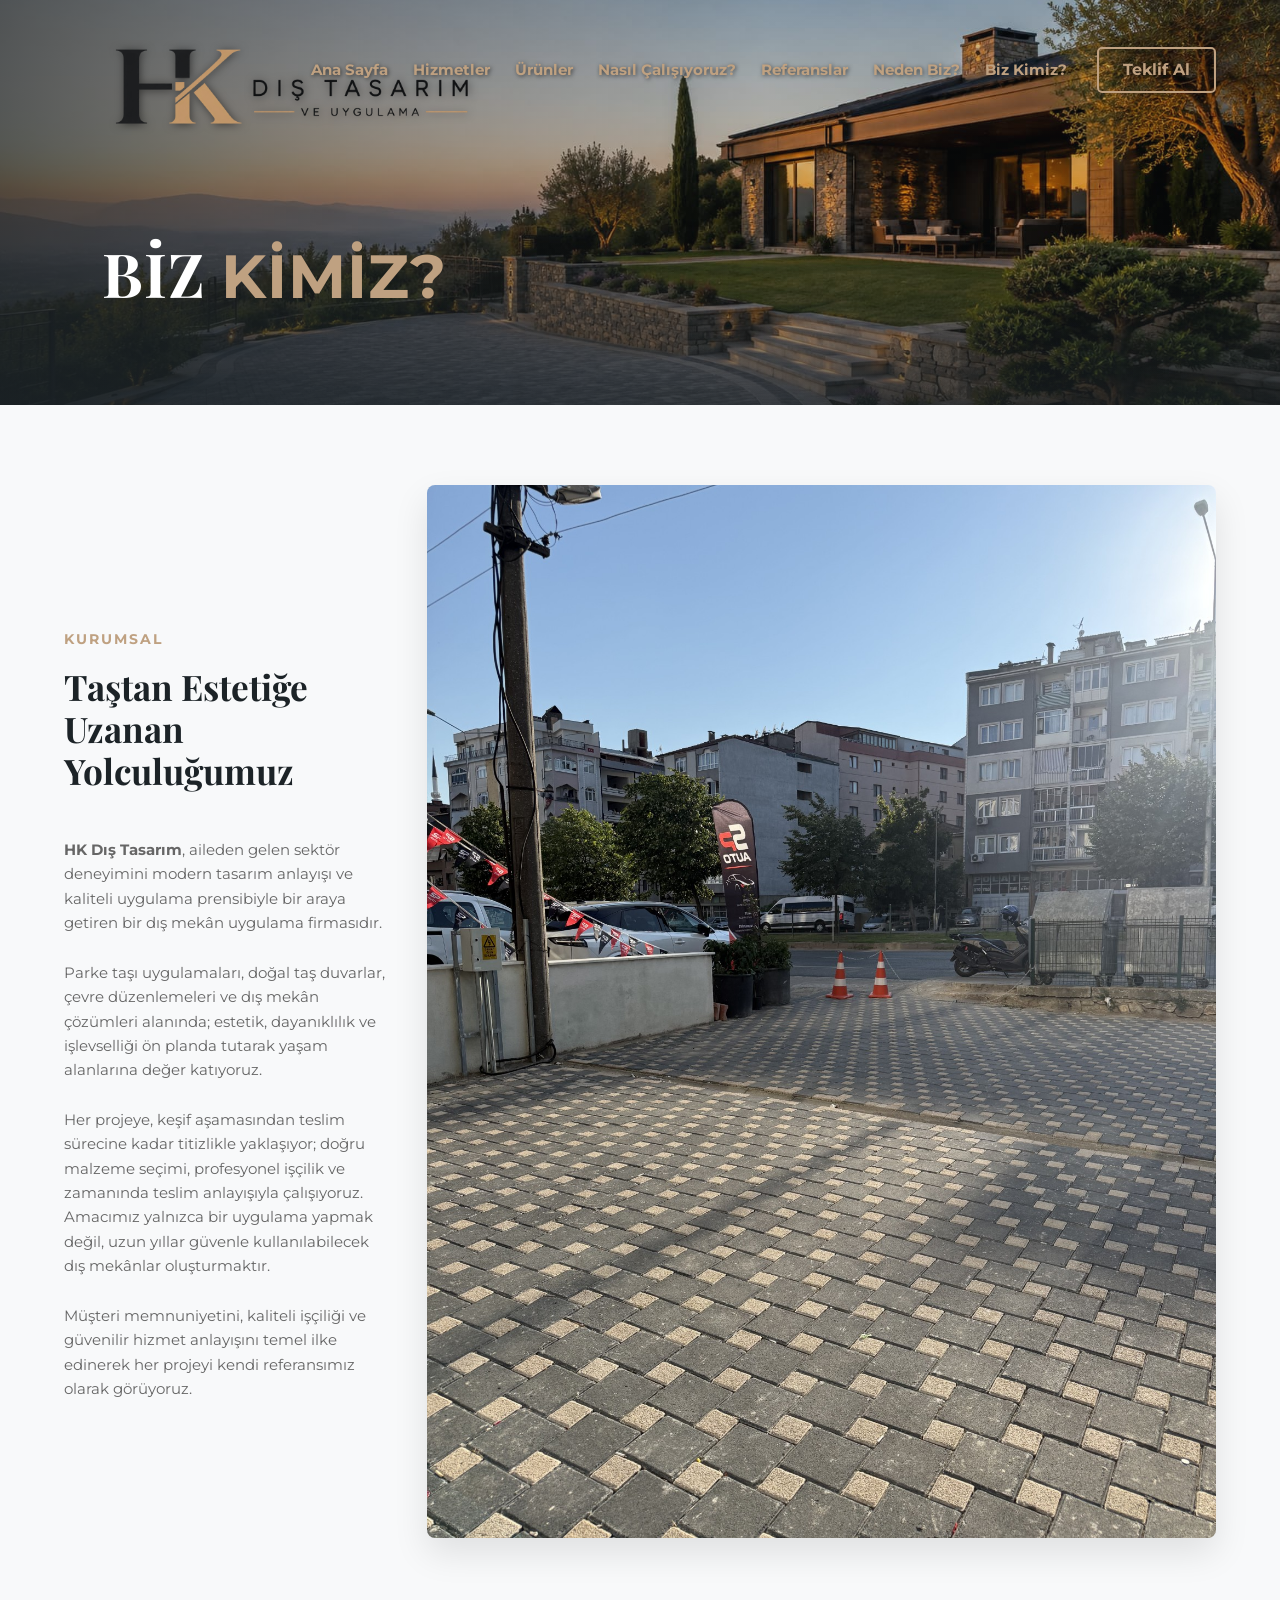
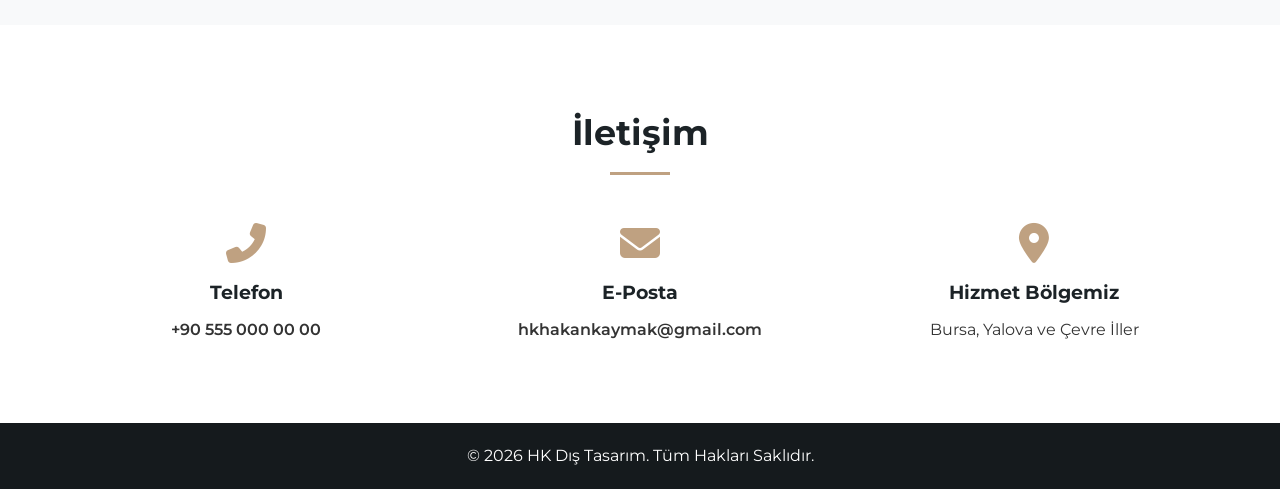
==== biz-kimiz.html @ d8d95cbd "biz kimiz page added. biz kimiz page added." ====
<!DOCTYPE html>
<html lang="tr">
<head>
    <link href="https://fonts.googleapis.com/css2?family=Montserrat:wght@300;400;600;700&family=Playfair+Display:wght@600;700&display=swap" rel="stylesheet">
    <link rel="icon" type="image/png" href="assets/img/favicon.png">
    <meta charset="UTF-8">
    <meta name="viewport" content="width=device-width, initial-scale=1.0">
    <title>Biz Kimiz? | HK Dış Tasarım</title>
    <link rel="stylesheet" href="style.css">
    <link rel="stylesheet" href="https://cdnjs.cloudflare.com/ajax/libs/font-awesome/6.4.0/css/all.min.css">
    <meta name="description" content="HK Dış Tasarım olarak aileden gelen sektör deneyimimizle, dış mekânlara estetik ve değer katıyoruz.">
</head>
<body>

    <!-- Header & Menü -->
    <header id="header">
        <div class="container nav-container">
            
            <a href="index.html" class="logo">
                <img src="assets/img/logo-big-dark.png" alt="HK Dış Tasarım" class="nav-logo logo-default">
                <img src="assets/img/logo-dark.png" alt="HK Dış Tasarım İkon" class="nav-logo logo-scrolled">
            </a>

            <nav>
                <ul class="nav-menu">
                    <li><a href="index.html">Ana Sayfa</a></li>
                    <li><a href="index.html#hizmetler">Hizmetler</a></li>
                    <li><a href="index.html#urunler">Ürünler</a></li>
                    <li><a href="index.html#nasil-calisiyoruz">Nasıl Çalışıyoruz?</a></li>
                    <li><a href="index.html#referanslar">Referanslar</a></li>
                    <li><a href="index.html#neden-hk">Neden Biz?</a></li>
                    <!-- Bulunduğumuz sayfa aktif renk (Bej) olsun diye style verdik -->
                    <li><a href="biz-kimiz.html" style="color: var(--accent-color); text-shadow: none;">Biz Kimiz?</a></li>
                </ul>
            </nav>
            
            <a href="index.html#iletisim" class="btn-teklif">Teklif Al</a>
            <div class="hamburger">
                <i class="fas fa-bars"></i>
            </div>
        </div>
    </header>

    <!-- Alt Sayfa Mini-Hero Banner -->
    <section id="inner-hero">
        <div class="hero-overlay"></div>
        <div class="container hero-content">
            <h1>BİZ <span class="text-accent">KİMİZ?</span></h1>
        </div>
    </section>

    <!-- Biz Kimiz İçerik -->
    <section id="hakkimizda-detay" class="section-bg">
        <div class="container">
            <div class="split-layout">
                <div class="split-left">
                    <span class="section-subtitle">KURUMSAL</span>
                    <h2>Taştan Estetiğe<br>Uzanan Yolculuğumuz</h2>
                    <br>
                    <p><strong>HK Dış Tasarım</strong>, aileden gelen sektör deneyimini modern tasarım anlayışı ve kaliteli uygulama prensibiyle bir araya getiren bir dış mekân uygulama firmasıdır.</p>
                    <br>
                    <p>Parke taşı uygulamaları, doğal taş duvarlar, çevre düzenlemeleri ve dış mekân çözümleri alanında; estetik, dayanıklılık ve işlevselliği ön planda tutarak yaşam alanlarına değer katıyoruz.</p>
                    <br>
                    <p>Her projeye, keşif aşamasından teslim sürecine kadar titizlikle yaklaşıyor; doğru malzeme seçimi, profesyonel işçilik ve zamanında teslim anlayışıyla çalışıyoruz. Amacımız yalnızca bir uygulama yapmak değil, uzun yıllar güvenle kullanılabilecek dış mekânlar oluşturmaktır.</p>
                    <br>
                    <p>Müşteri memnuniyetini, kaliteli işçiliği ve güvenilir hizmet anlayışını temel ilke edinerek her projeyi kendi referansımız olarak görüyoruz.</p>
                </div>
                
                <div class="split-right">
                    <!-- Buraya ekibinizin, şantiyenin veya güzel bir bitmiş projenin yatay fotoğrafını koyabilirsin -->
                    <img src="assets/img/ref2.jpg" alt="HK Dış Tasarım Kurumsal" class="about-page-img">
                </div>
            </div>
        </div>
    </section>

    <!-- İletişim (Aynı Şekilde Kalıyor) -->
    <section id="iletisim">
        <div class="container">
            <h2 class="section-title">İletişim</h2>
            <div class="contact-container">
                <div class="contact-item">
                    <i class="fas fa-phone-alt"></i>
                    <h3>Telefon</h3>
                    <p><a href="tel:+905550000000">+90 555 000 00 00</a></p> 
                </div>
                <div class="contact-item">
                    <i class="fas fa-envelope"></i>
                    <h3>E-Posta</h3>
                    <p><a href="mailto:hkhakankaymak@gmail.com">hkhakankaymak@gmail.com</a></p>
                </div>
                <div class="contact-item">
                    <i class="fas fa-map-marker-alt"></i>
                    <h3>Hizmet Bölgemiz</h3>
                    <p>Bursa, Yalova ve Çevre İller</p>
                </div>
            </div>
        </div>
    </section>

    <footer>
        <div class="container">
            <p>&copy; 2026 HK Dış Tasarım. Tüm Hakları Saklıdır.</p>
        </div>
    </footer>

    <script src="scripts.js"></script>
</body>
</html>
---- style.css ----
/* CSS Değişkenleri - Renk Paleti Güncellemesi */
:root {
    --primary-color: #1c2327; 
    --secondary-color: #151a1d; 
    --accent-color: #bfa181; 
    --bg-light: #F8F9FA; 
    --text-color: #333333;
    --white: #FFFFFF;
}

/* Genel Ayarlar */
* {
    margin: 0;
    padding: 0;
    box-sizing: border-box;
    font-family: 'Montserrat', sans-serif;
}

html {
    scroll-behavior: smooth;
}

body {
    color: var(--text-color);
    background-color: var(--white);
    line-height: 1.6;
    overflow-x: hidden;
}

.container {
    width: 90%;
    max-width: 1200px;
    margin: 0 auto;
}

.section-title {
    text-align: center;
    font-size: 2.2rem;
    color: var(--primary-color);
    margin-bottom: 3rem;
    position: relative;
}

.section-title::after {
    content: '';
    width: 60px;
    height: 3px;
    background-color: var(--accent-color);
    display: block;
    margin: 10px auto 0;
}

.section-bg {
    background-color: var(--bg-light);
}

section {
    padding: 5rem 0;
}

/* --- HEADER & MENÜ --- */
header {
    background-color: transparent; 
    position: fixed;
    width: 100%;
    top: 0;
    z-index: 1000;
    transition: background-color 0.4s ease, box-shadow 0.4s ease, padding 0.4s ease;
    padding: 10px 0; 
}

/* Sayfa kaydırıldığında VEYA mobil menü açıldığında devreye giren beyaz tasarım */
header.header-scrolled,
header.mobile-menu-open {
    background-color: rgba(255, 255, 255, 0.95); 
    box-shadow: 0 4px 15px rgba(0,0,0,0.05); 
    padding: 0; 
}

.nav-container {
    display: flex;
    justify-content: flex-end; /* Logoyu özgürleştirdiğimiz için menüyü ve butonu sağa yaslarız */
    gap: 30px; 
    align-items: center; 
    height: 120px; 
    transition: height 0.4s ease;
}

header.header-scrolled .nav-container,
header.mobile-menu-open .nav-container {
    height: 70px; 
}

/* --- LOGO TASARIMI VE KONUMU (REFACTOR EDİLDİ) --- */
.logo {
    position: absolute;
    left: 8%; /* Altındaki 'DIŞ MEKÂNLARA' yazısının padding-left: 8% değeriyle KUSURSUZ hizalanır */
    top: 25px; /* Tavandan zarif bir boşluk */
    transition: all 0.4s ease;
    z-index: 1001; /* Her şeyin üstünde durması için */
}

/* Navbar beyazlayınca logo menüyle hizalanır */
header.header-scrolled .logo,
header.mobile-menu-open .logo {
    top: 10px; /* 70px yüksekliğindeki beyaz menüde 50px'lik kare logoyu tam ortalar */
}

/* 1. Başlangıçta Görünecek Geniş Logo (Büyütüldü) */
.logo-default {
    display: block;
    width: 380px; 
    height: auto;
    filter: drop-shadow(1px 1px 4px rgba(0,0,0,0.5)); 
}

/* 2. Kaydırıldığında Görünecek Kare Logo */
.logo-scrolled {
    display: none; 
    height: 50px; 
    width: auto;
}

/* Scroll Tetiklendiğinde Logoları Değiştir */
header.header-scrolled .logo-default,
header.mobile-menu-open .logo-default {
    display: none; 
}

header.header-scrolled .logo-scrolled,
header.mobile-menu-open .logo-scrolled {
    display: block; 
}

/* --- MENÜ ELEMANLARI --- */
nav ul {
    list-style: none;
    display: flex;
    gap: 25px;
}

nav ul li a {
    color: var(--accent-color); 
    text-decoration: none;
    font-weight: 700; 
    font-size: 0.95rem;
    transition: color 0.3s, text-shadow 0.3s;
    text-shadow: 1px 1px 4px rgba(0, 0, 0, 0.6); 
}

header.header-scrolled nav ul li a,
header.mobile-menu-open nav ul li a {
    text-shadow: none;
}

nav ul li a:hover {
    color: var(--primary-color); 
}

.btn-teklif {
    background-color: transparent;
    color: var(--accent-color);
    border: 2px solid var(--accent-color);
    padding: 8px 24px;
    text-decoration: none;
    border-radius: 5px;
    font-weight: 700;
    transition: all 0.3s ease;
    text-shadow: 1px 1px 4px rgba(0, 0, 0, 0.6);
    box-shadow: 0 0 10px rgba(0, 0, 0, 0.2); 
}

header.header-scrolled .btn-teklif,
header.mobile-menu-open .btn-teklif {
    text-shadow: none;
    box-shadow: none;
}

.btn-teklif:hover {
    background-color: var(--accent-color);
    color: var(--white);
    transform: translateY(-2px);
}

.hamburger {
    display: none;
    color: var(--accent-color);
    font-size: 1.6rem;
    cursor: pointer;
    text-shadow: 1px 1px 4px rgba(0, 0, 0, 0.6);
}

header.header-scrolled .hamburger,
header.mobile-menu-open .hamburger {
    text-shadow: none;
}

/* --- HERO SECTION (Ana Banner) --- */
#hero {
    height: 100vh;
    display: flex;
    align-items: flex-end; 
    justify-content: flex-start; 
    position: relative;
    padding-bottom: 15vh; 
}

.hero-overlay {
    position: absolute;
    top: 0; left: 0; right: 0; bottom: 0;
    background: linear-gradient(to right, rgba(28, 35, 39, 0.75) 0%, rgba(28, 35, 39, 0.2) 60%),
                linear-gradient(to top, rgba(28, 35, 39, 0.65) 0%, transparent 40%);
    z-index: 1;
}

.hero-content {
    position: relative;
    z-index: 10;
    color: var(--white);
    text-align: left;
    max-width: 800px;
    margin: 0; 
    padding-left: 8%; 
}

.hero-content h1 {
    font-family: 'Playfair Display', serif;
    font-size: 3.8rem; /* 4.5rem olan devasa boyutu biraz kıstık */
    line-height: 1.2;
    margin-bottom: 20px;
    letter-spacing: 1px;
}

.hero-content h1 .text-accent {
    color: var(--accent-color); 
}

.hero-content p {
    font-family: 'Montserrat', sans-serif;
    font-size: 1.5rem;
    font-weight: 300;
    line-height: 1.8;
    color: #e0e0e0;
    margin-bottom: 40px;
}

/* Hero Butonları */
.hero-buttons {
    display: flex;
    gap: 20px;
}

.hero-buttons a {
    display: inline-flex;
    align-items: center;
    gap: 15px;
    padding: 15px 35px;
    font-family: 'Montserrat', sans-serif;
    font-size: 0.85rem;
    font-weight: 600;
    letter-spacing: 1px;
    text-decoration: none;
    transition: all 0.3s ease;
}

.btn-hero-primary {
    background-color: var(--accent-color);
    color: var(--white);
    border: 1px solid var(--accent-color);
}

.btn-hero-primary:hover {
    background-color: transparent;
    color: var(--accent-color);
}

.btn-hero-secondary {
    background-color: transparent;
    color: var(--white);
    border: 1px solid rgba(255, 255, 255, 0.4);
}

.btn-hero-secondary:hover {
    border-color: var(--white);
    background-color: rgba(255, 255, 255, 0.1);
}

/* Slider İlerleme Çubuğu (Progress Bar) */
.slider-progress-container {
    position: absolute;
    bottom: 40px;
    left: 50%;
    transform: translateX(-50%);
    display: flex;
    align-items: center;
    gap: 15px;
    z-index: 10;
    color: var(--white);
    font-family: 'Montserrat', sans-serif;
    font-size: 0.9rem;
    font-weight: 600;
    opacity: 0.8;
}

.progress-bar {
    width: 150px;
    height: 2px;
    background-color: rgba(255, 255, 255, 0.2);
    position: relative;
    overflow: hidden;
}

.progress-fill {
    position: absolute;
    top: 0;
    left: 0;
    height: 100%;
    width: 0%;
    background-color: var(--white);
}

/* --- YAN YANA BÖLÜM TASARIMI (Split Layout) --- */
.split-layout {
    display: flex;
    align-items: center;
    gap: 40px;
}

.split-left {
    flex: 0 0 28%; 
    min-width: 250px;
}

.split-right {
    flex: 1; 
    min-width: 0; /* Flexbox içinde slider taşmasını önler */
}

.section-subtitle {
    font-size: 0.85rem;
    color: var(--accent-color);
    text-transform: uppercase;
    letter-spacing: 2px;
    font-weight: 700;
    display: block;
    margin-bottom: 15px;
}

.split-left h2 {
    font-family: 'Playfair Display', serif;
    font-size: 2.2rem;
    color: var(--primary-color);
    line-height: 1.2;
    margin-bottom: 20px;
}

.split-left p {
    font-size: 0.95rem;
    color: #666;
    line-height: 1.6;
}

.btn-outline-solid {
    display: inline-block;
    padding: 12px 25px;
    background-color: var(--accent-color);
    color: var(--white);
    text-decoration: none;
    font-size: 0.85rem;
    font-weight: 600;
    border-radius: 4px;
    transition: all 0.3s ease;
}

.btn-outline-solid:hover {
    background-color: var(--primary-color);
    transform: translateY(-2px);
}

/* --- HİZMETLER (Kaydırmalı Kartlar) --- */
.services-row {
    display: flex;
    overflow-x: auto;
    gap: 20px;
    padding-bottom: 25px;
    scroll-snap-type: x mandatory;
    scroll-behavior: smooth;
    -webkit-overflow-scrolling: touch;
}

.services-row::-webkit-scrollbar {
    height: 6px;
}

.services-row::-webkit-scrollbar-thumb {
    background-color: var(--accent-color);
    border-radius: 10px;
}

.services-row::-webkit-scrollbar-track {
    background-color: #eaeaea;
    border-radius: 10px;
}

.service-box {
    flex: 0 0 calc(16.666% - 17px); 
    min-width: 220px; 
    scroll-snap-align: start;
    text-align: center;
    padding: 30px 15px;
    background-color: var(--white);
    border: 1px solid #eaeaea;
    border-radius: 8px;
    transition: all 0.3s ease;
}

.service-box:hover {
    box-shadow: 0 10px 20px rgba(0,0,0,0.05);
    border-color: var(--accent-color);
}

.service-icon {
    font-size: 2.5rem;
    color: var(--accent-color);
    margin-bottom: 15px;
}

.service-box h3 {
    color: var(--primary-color);
    margin-bottom: 10px;
    font-size: 1.1rem;
}

.service-box p {
    font-size: 0.85rem;
}

/* --- ÜRÜNLER VE REFERANSLAR (Kaydırmalı Kart Yapısı) --- */
.products-slider, .references-slider {
    display: flex;
    overflow-x: auto;
    gap: 25px;
    padding-bottom: 25px;
    scroll-snap-type: x mandatory;
    scroll-behavior: smooth;
    -webkit-overflow-scrolling: touch;
}

/* Kaydırma Çubuğu Tasarımı */
.products-slider::-webkit-scrollbar, .references-slider::-webkit-scrollbar {
    height: 6px;
}

.products-slider::-webkit-scrollbar-thumb, .references-slider::-webkit-scrollbar-thumb {
    background-color: var(--accent-color);
    border-radius: 10px;
}

.products-slider::-webkit-scrollbar-track, .references-slider::-webkit-scrollbar-track {
    background-color: #eaeaea;
    border-radius: 10px;
}

/* Kart Tasarımı */
.products-slider .card, .references-slider .card {
    flex: 0 0 calc(33.333% - 17px); 
    scroll-snap-align: start;
    background: var(--white); 
    border-radius: 8px;
    overflow: hidden;
    box-shadow: 0 4px 15px rgba(0,0,0,0.05);
    transition: transform 0.3s ease;
}

.products-slider .card:hover, .references-slider .card:hover {
    transform: translateY(-5px);
}

.products-slider .card img, .references-slider .card img {
    width: 100%;
    height: 250px;
    object-fit: cover;
}

.card-placeholder {
    width: 100%;
    height: 250px;
    background-color: #e9ecef;
    display: flex;
    align-items: center;
    justify-content: center;
    font-size: 3rem;
    color: #adb5bd;
}

.card-content {
    padding: 20px;
    text-align: center;
}

.card-content h3 {
    color: var(--primary-color);
    margin-bottom: 10px;
    font-size: 1.2rem;
}

.card-content p {
    font-size: 0.9rem;
    color: #666;
}

/* --- Nasıl Çalışıyoruz? (Süreç Adımları) --- */
.process-grid {
    display: grid;
    grid-template-columns: repeat(4, 1fr); 
    gap: 30px;
    margin-top: 10px;
}

.process-step-box {
    background-color: var(--white);
    padding: 40px 20px;
    text-align: center;
    border-radius: 8px;
    border: 1px solid #eaeaea;
    position: relative;
    transition: all 0.4s ease;
    overflow: hidden; 
}

.process-step-box:hover {
    box-shadow: 0 15px 30px rgba(0,0,0,0.05);
    border-color: var(--accent-color);
    transform: translateY(-5px);
}

/* Arka plandaki şık filigran sayı tasarımı */
.step-number {
    position: absolute;
    top: -25px; 
    right: 15px; 
    font-family: 'Playfair Display', serif;
    font-size: 6rem;
    font-weight: 700;
    color: rgba(191, 161, 129, 0.12); 
    z-index: 0;
    transition: color 0.4s ease, transform 0.4s ease;
}

.process-step-box:hover .step-number {
    color: rgba(191, 161, 129, 0.5); 
    transform: scale(1.05); 
}

/* Ön plandaki ikonlar ve yazılar */
.process-icon {
    font-size: 2.5rem;
    color: var(--accent-color);
    margin-bottom: 20px;
    position: relative;
    z-index: 1; 
}

.process-step-box h3 {
    color: var(--primary-color);
    font-size: 1.1rem;
    margin-bottom: 15px;
    position: relative;
    z-index: 1;
}

.process-step-box p {
    color: #666;
    font-size: 0.85rem;
    line-height: 1.6;
    position: relative;
    z-index: 1;
}

/* --- Neden HK Dış Tasarım? --- */
.features-grid {
    display: grid;
    grid-template-columns: repeat(4, 1fr);
    gap: 30px;
    margin-top: 20px;
}

.feature-box {
    background-color: var(--white);
    padding: 35px 20px;
    text-align: center;
    border-radius: 8px;
    border: 1px solid #eaeaea;
    transition: all 0.4s ease;
}

.feature-box:hover {
    box-shadow: 0 15px 30px rgba(0,0,0,0.05);
    border-color: var(--accent-color);
    transform: translateY(-5px);
}

.feature-box h3 {
    color: var(--primary-color);
    font-size: 1.1rem;
    margin-bottom: 12px;
}

.feature-box p {
    color: #666;
    font-size: 0.85rem;
    line-height: 1.6;
}

/* İletişim */
.contact-container {
    display: grid;
    grid-template-columns: repeat(auto-fit, minmax(250px, 1fr));
    gap: 30px;
    text-align: center;
}

.contact-item i {
    font-size: 2.5rem;
    color: var(--accent-color);
    margin-bottom: 15px;
}

.contact-item h3 {
    color: var(--primary-color);
    margin-bottom: 10px;
}

.contact-item a {
    color: var(--text-color);
    text-decoration: none;
    font-weight: 600;
}

.contact-item a:hover {
    color: var(--accent-color);
}

/* Footer */
footer {
    background-color: var(--secondary-color);
    color: var(--white);
    text-align: center;
    padding: 20px 0;
}

/* --- Laptop ve Küçük Masaüstü Ekranları İçin Otomatik Küçültme --- */
@media (max-width: 1200px) {
    html {
        font-size: 14px; 
    }
    
    .hero-content h1 {
        font-size: 4rem; 
    }
}

/* --- ALT SAYFALAR İÇİN MİNİ-HERO --- */
#inner-hero {
    height: 45vh; /* Ana sayfadaki 100vh yerine daha kısa, şık bir tepe banner'ı */
    display: flex;
    align-items: flex-end; 
    justify-content: flex-start; 
    position: relative;
    padding-bottom: 8vh; 
    background-image: url('assets/img/banner-1.jpg'); /* Arka plana şık bir manzara resmi */
    background-size: cover;
    background-position: center;
}

/* Biz Kimiz Sayfası Görseli */
.about-page-img {
    width: 100%;
    height: auto;
    border-radius: 8px;
    box-shadow: 0 15px 35px rgba(0,0,0,0.1);
}

/* ==================================================== */
/* --- MOBİL UYUM (RESPONSIVE) VE LOGO ORTALAMA --- */
/* ==================================================== */
@media (max-width: 900px) {
    
    .nav-container {
        height: 80px; 
        position: relative; /* Menü açılırken referans alması için eklendi */
    }

    /* Logo Mobilde TAM ORTADA */
    .logo {
        left: 50%;
        transform: translateX(-50%);
        top: 20px; 
    }

    /* Beyaz menüye geçince mobildeki dikey ortalama ayarı */
    header.header-scrolled .logo,
    header.mobile-menu-open .logo {
        top: 15px; 
    }

    /* Mobilde Logo Boyutu */
    .logo-default {
        width: 240px; 
    }
    
    header.header-scrolled .logo-scrolled,
    header.mobile-menu-open .logo-scrolled {
        height: 40px; 
    }

    /* Hamburger menüyü en sağa atar */
    .hamburger {
        display: block;
        margin-left: auto;
    }

    /* --- İŞTE SİLİNEN VE SORUN YARATAN KISIM BURASI --- */
    /* Masaüstü menüsünü mobilde gizleyip açılır menüye çeviren kodlar */
    nav ul {
        display: none;
        flex-direction: column;
        position: absolute;
        top: 100%; 
        left: 0;
        width: 100%;
        background-color: rgba(255, 255, 255, 0.95); 
        padding: 20px 0;
        text-align: center;
        box-shadow: 0 10px 15px rgba(0,0,0,0.05); 
    }

    nav ul.active {
        display: flex;
    }

    nav ul li a {
        color: var(--primary-color);
        text-shadow: none; 
        font-size: 1.1rem; 
        padding: 10px 0;
        display: block;
    }
    
    .btn-teklif {
        display: none; /* Masaüstü Teklif Al butonunu mobilde gizle */
    }
    /* ---------------------------------------------------- */
    
    /* Hero Banner */
    #hero {
        align-items: flex-end; 
        justify-content: flex-start; 
        padding-bottom: 230px;
    }
    
    .hero-overlay {
        background: linear-gradient(to right, rgba(28, 35, 39, 0.75) 0%, rgba(28, 35, 39, 0.2) 80%),
                    linear-gradient(to top, rgba(28, 35, 39, 0.7) 0%, transparent 50%);
    }

    .hero-content {
        text-align: left; 
        margin: 0; 
        padding-left: 6%; 
        padding-right: 5%;
    }

    .hero-content h1 {
        font-size: 1.9rem;
        margin-bottom: 8px;
    }

    .hero-content p {
        font-size: 1rem; 
        margin-bottom: 20px;
        display: block; 
        line-height: 1.4;
    }
    
    .hero-buttons {
        flex-direction: column;
        align-items: flex-start; 
        width: 100%;
        gap: 8px; 
    }
    
    .hero-buttons a {
        width: auto; 
        padding: 10px 20px; 
        font-size: 0.7rem; 
        justify-content: center;
    }

    .slider-progress-container {
        bottom: 20px;
    }

    /* Split Layout Mobil Ayarları */
    .split-layout {
        flex-direction: column;
        align-items: flex-start;
        gap: 20px;
        width: 100%; 
    }
    
    .split-left {
        width: 100%;
        margin-bottom: 10px;
    }

    .split-right {
        width: 100%; 
        max-width: 100vw;
    }

    /* Hizmetler, Ürünler ve Referanslar Mobil Kart Ayarı */
    .services-row .service-box,
    .products-slider .card, 
    .references-slider .card {
        flex: 0 0 85%; 
        min-width: 260px; 
        scroll-snap-align: start;
    } 

    /* Nasıl Çalışıyoruz Mobil Ayarı */
    .process-grid {
        grid-template-columns: 1fr; 
        gap: 20px;
    }

    .features-grid {
        grid-template-columns: 1fr; 
        gap: 20px;
    }

    /* Alt Sayfa Mini Hero Mobil Ayarı */
    #inner-hero {
        height: 35vh;
        padding-bottom: 30px;
    }
}
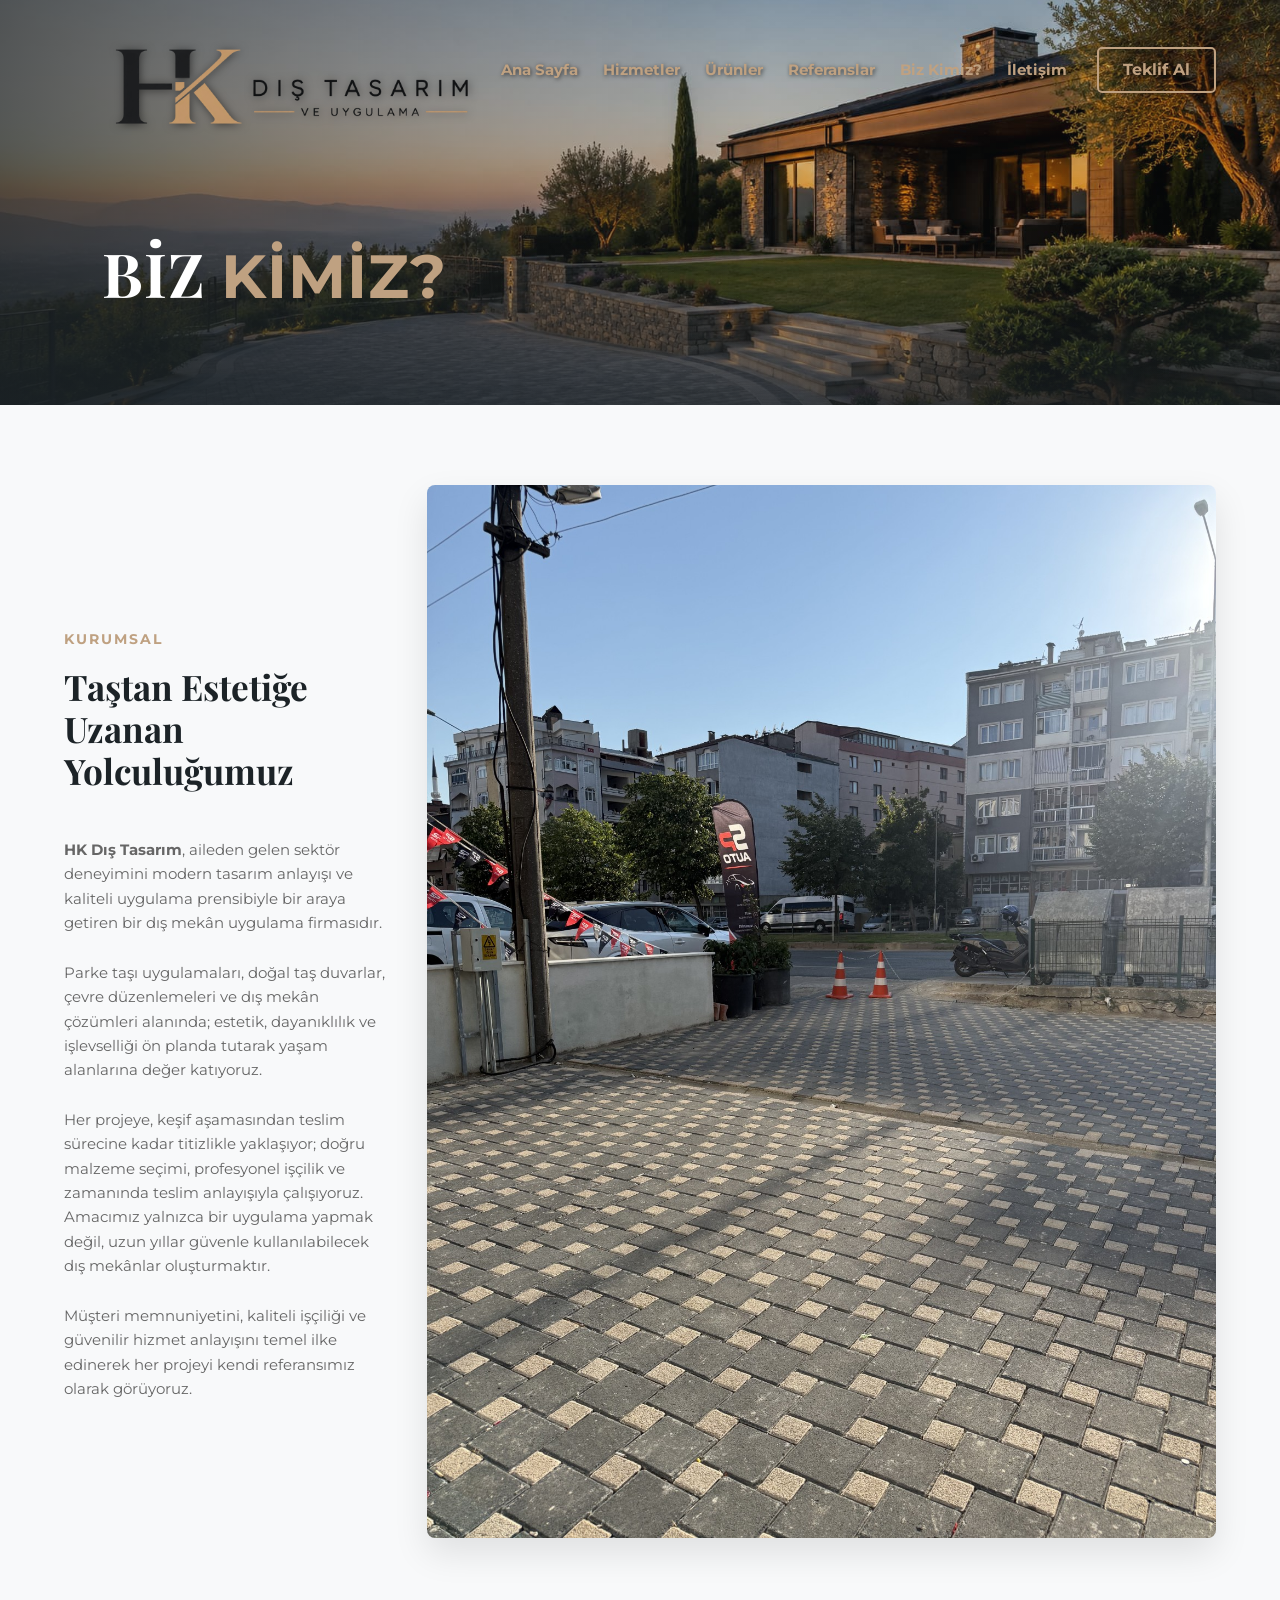
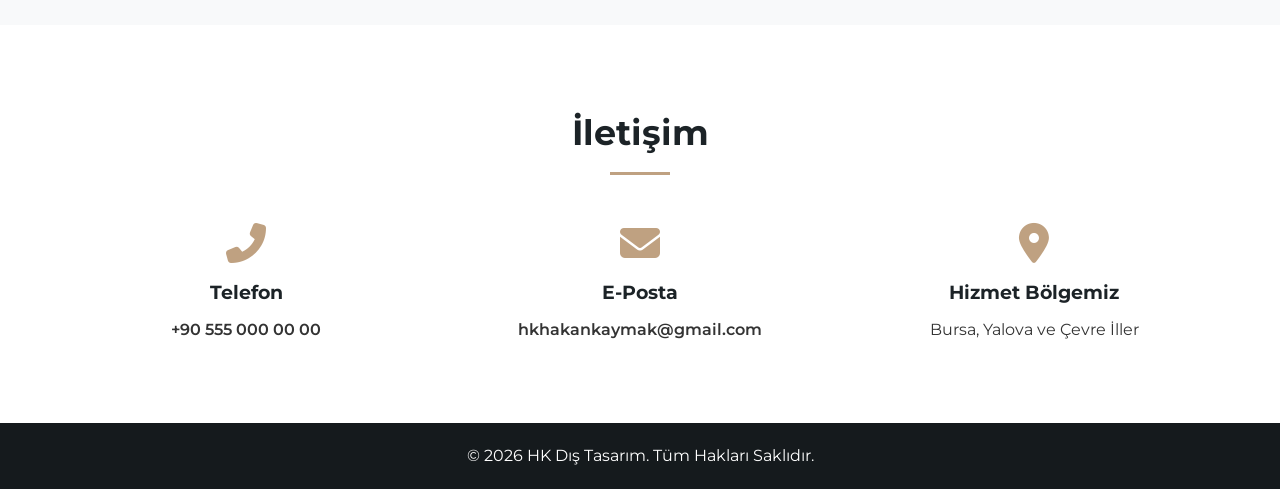
==== commit f4885f5c: "referanslar page created with dummy. referanslar page created with dummy." ====
--- a/biz-kimiz.html
+++ b/biz-kimiz.html
@@ -23,14 +23,16 @@
 
             <nav>
                 <ul class="nav-menu">
-                    <li><a href="index.html">Ana Sayfa</a></li>
-                    <li><a href="index.html#hizmetler">Hizmetler</a></li>
-                    <li><a href="index.html#urunler">Ürünler</a></li>
-                    <li><a href="index.html#nasil-calisiyoruz">Nasıl Çalışıyoruz?</a></li>
-                    <li><a href="index.html#referanslar">Referanslar</a></li>
-                    <li><a href="index.html#neden-hk">Neden Biz?</a></li>
-                    <!-- Bulunduğumuz sayfa aktif renk (Bej) olsun diye style verdik -->
+
+                                        <li><a href="#hero">Ana Sayfa</a></li>
+                    <li><a href="#hizmetler">Hizmetler</a></li>
+                    <li><a href="#urunler">Ürünler</a></li>
+                    <li><a href="referanslar.html">Referanslar</a></li>
                     <li><a href="biz-kimiz.html" style="color: var(--accent-color); text-shadow: none;">Biz Kimiz?</a></li>
+                    <li><a href="#iletisim">İletişim</a></li>
+
+
+                    
                 </ul>
             </nav>
             
--- a/style.css
+++ b/style.css
@@ -681,6 +681,118 @@
     box-shadow: 0 15px 35px rgba(0,0,0,0.1);
 }
 
+/* --- REFERANSLAR SAYFASI (15'li Grid Yapısı) --- */
+.hero-referanslar {
+    background-image: url('assets/img/banner-2.jpg') !important; /* İkinci banner resmi */
+}
+
+.references-page-grid {
+    display: grid;
+    grid-template-columns: repeat(3, 1fr); /* Masaüstünde 3 kart yan yana */
+    gap: 30px;
+}
+
+.ref-page-card {
+    background: var(--white); 
+    border-radius: 8px;
+    overflow: hidden;
+    box-shadow: 0 4px 15px rgba(0,0,0,0.05);
+    transition: transform 0.3s ease;
+}
+
+.ref-page-card:hover {
+    transform: translateY(-5px);
+    box-shadow: 0 10px 25px rgba(0,0,0,0.1);
+}
+
+.ref-page-card img {
+    width: 100%;
+    height: 250px;
+    object-fit: cover;
+    cursor: zoom-in; /* İmleç büyüteç şeklini alır */
+    transition: opacity 0.3s ease;
+}
+
+.ref-page-card img:hover {
+    opacity: 0.85; /* Üzerine gelince resim hafif kararır, tıklanabilir olduğu hissedilir */
+}
+
+.ref-card-content {
+    padding: 20px;
+    text-align: left;
+}
+
+.ref-card-content h3 {
+    color: var(--primary-color);
+    margin-bottom: 8px;
+    font-size: 1.15rem;
+}
+
+.ref-card-content p {
+    font-size: 0.9rem;
+    color: #666;
+    line-height: 1.5;
+}
+
+/* --- LIGHTBOX (Büyüyen Resim) EFEKTİ --- */
+.lightbox-modal {
+    display: none; /* Başlangıçta gizlidir */
+    position: fixed;
+    z-index: 9999; /* En üst katmanda durur */
+    padding-top: 60px;
+    left: 0;
+    top: 0;
+    width: 100%;
+    height: 100%;
+    background-color: rgba(0, 0, 0, 0.9); /* Arka planı koyulaştırır */
+    backdrop-filter: blur(5px); /* Arka plana şık bir fluluk (blur) katar */
+}
+
+.lightbox-content {
+    margin: auto;
+    display: block;
+    width: 90%;
+    max-width: 1000px; /* Büyüyen resmin maksimum genişliği */
+    max-height: 80vh; /* Ekrana sığması için */
+    object-fit: contain;
+    border-radius: 4px;
+    animation: zoomIn 0.4s ease; /* Pürüzsüz açılma animasyonu */
+}
+
+#lightbox-caption {
+    margin: auto;
+    display: block;
+    width: 80%;
+    max-width: 900px;
+    text-align: center;
+    color: var(--accent-color); /* Altındaki yazı bej renginde olacak */
+    padding: 15px 0;
+    font-size: 1.3rem;
+    font-weight: 600;
+    font-family: 'Playfair Display', serif;
+    animation: zoomIn 0.4s ease;
+}
+
+.lightbox-close {
+    position: absolute;
+    top: 20px;
+    right: 40px;
+    color: #f1f1f1;
+    font-size: 45px;
+    font-weight: bold;
+    cursor: pointer;
+    transition: color 0.3s;
+}
+
+.lightbox-close:hover {
+    color: var(--accent-color);
+}
+
+@keyframes zoomIn {
+    from { transform: scale(0.9); opacity: 0; }
+    to { transform: scale(1); opacity: 1; }
+}
+
 /* ==================================================== */
 /* --- MOBİL UYUM (RESPONSIVE) VE LOGO ORTALAMA --- */
 /* ==================================================== */
@@ -844,4 +956,16 @@
         height: 35vh;
         padding-bottom: 30px;
     }
+
+    /* Referanslar Sayfası Grid Mobil Ayarı */
+    .references-page-grid {
+        grid-template-columns: repeat(2, 1fr); /* Tablette yan yana 2 tane */
+        gap: 20px;
+    }
+    
+    @media (max-width: 600px) {
+        .references-page-grid {
+            grid-template-columns: 1fr; /* Telefonda alt alta 1 tane */
+        }
+    }
 }
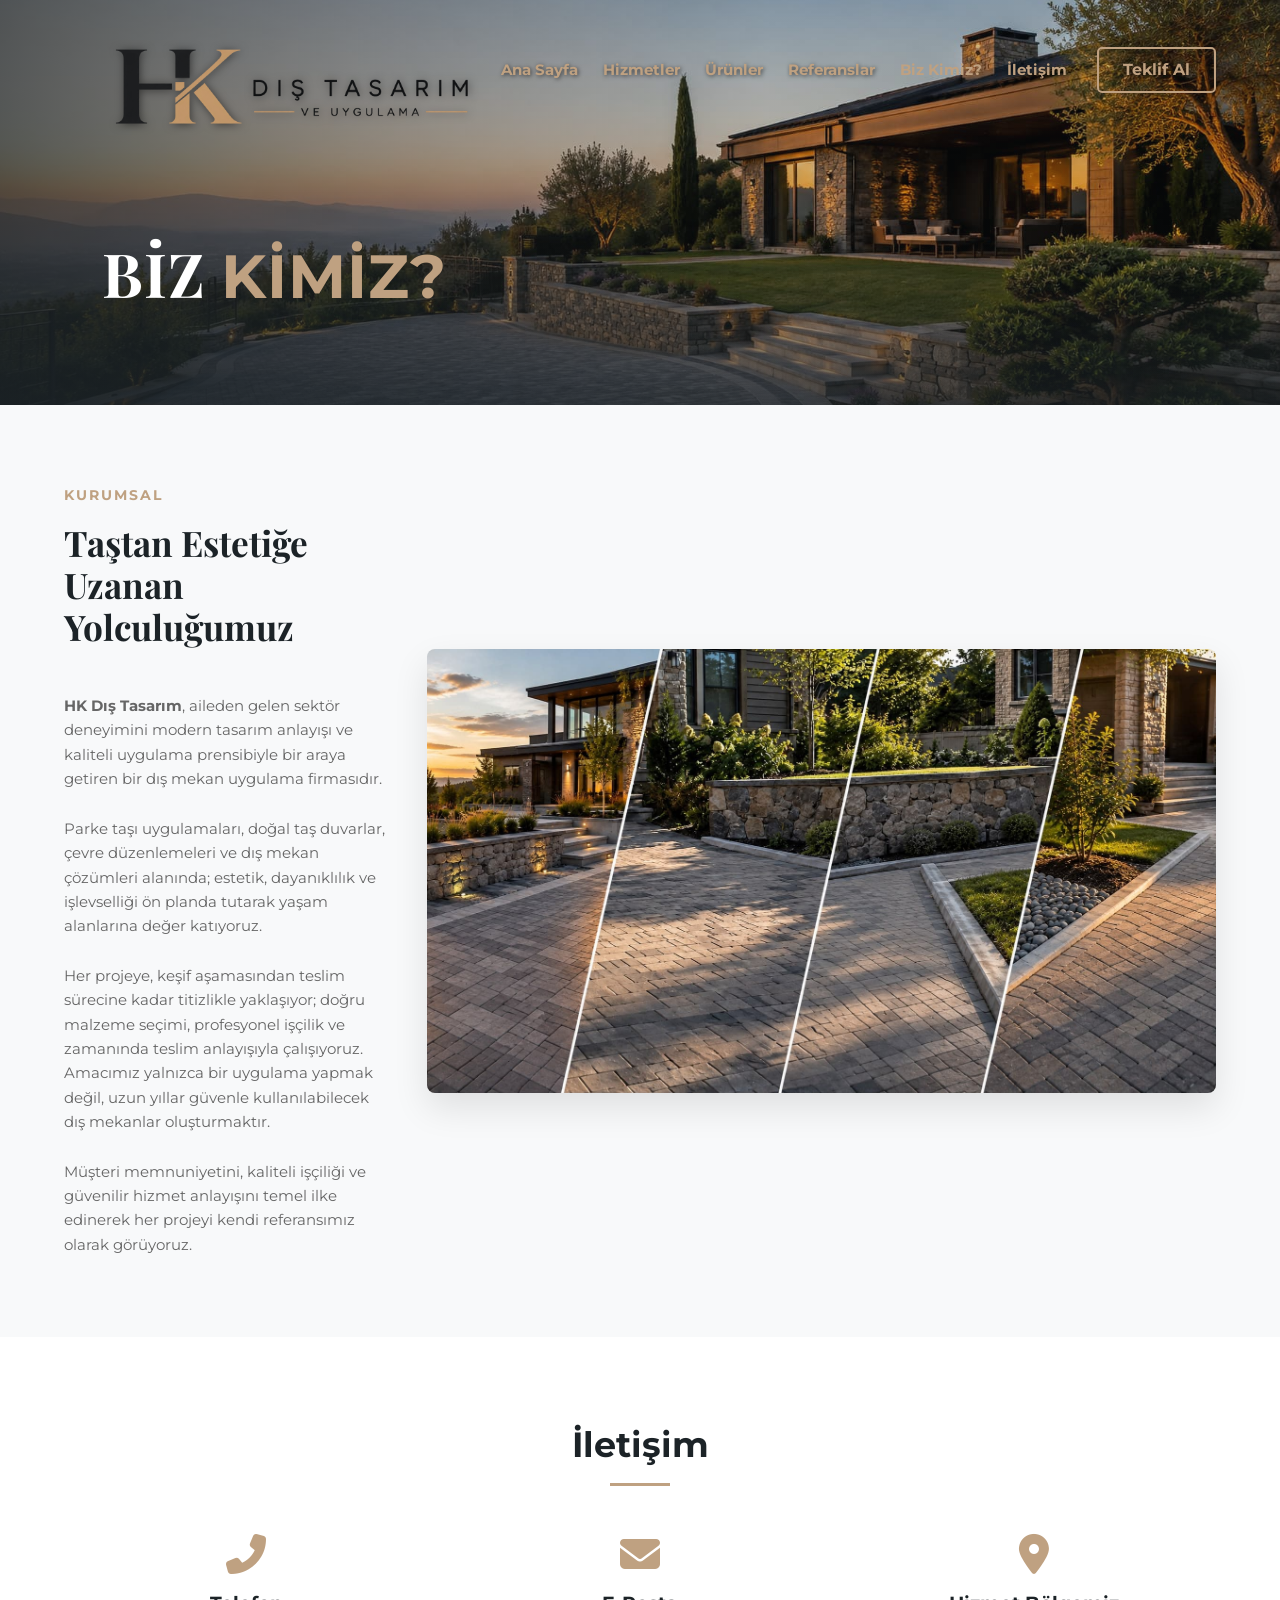
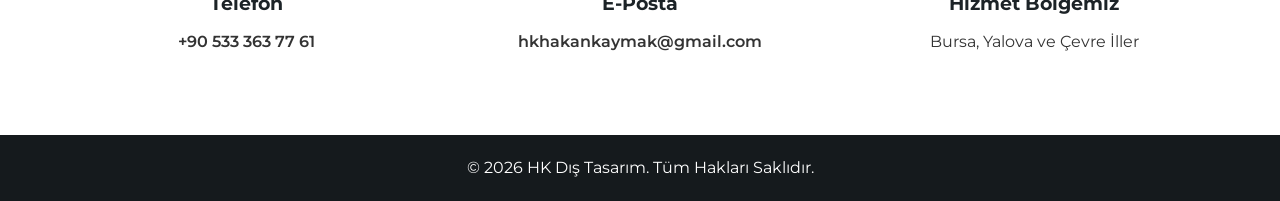
==== commit 5321d728: "big update. big update." ====
--- a/biz-kimiz.html
+++ b/biz-kimiz.html
@@ -2,13 +2,13 @@
 <html lang="tr">
 <head>
     <link href="https://fonts.googleapis.com/css2?family=Montserrat:wght@300;400;600;700&family=Playfair+Display:wght@600;700&display=swap" rel="stylesheet">
-    <link rel="icon" type="image/png" href="assets/img/favicon.png">
+    <link rel="icon" type="image/png" href="assets/img/logo/favicon.png">
     <meta charset="UTF-8">
     <meta name="viewport" content="width=device-width, initial-scale=1.0">
     <title>Biz Kimiz? | HK Dış Tasarım</title>
     <link rel="stylesheet" href="style.css">
     <link rel="stylesheet" href="https://cdnjs.cloudflare.com/ajax/libs/font-awesome/6.4.0/css/all.min.css">
-    <meta name="description" content="HK Dış Tasarım olarak aileden gelen sektör deneyimimizle, dış mekânlara estetik ve değer katıyoruz.">
+    <meta name="description" content="HK Dış Tasarım olarak aileden gelen sektör deneyimimizle, dış mekanlara estetik ve değer katıyoruz.">
 </head>
 <body>
 
@@ -17,22 +17,20 @@
         <div class="container nav-container">
             
             <a href="index.html" class="logo">
-                <img src="assets/img/logo-big-dark.png" alt="HK Dış Tasarım" class="nav-logo logo-default">
-                <img src="assets/img/logo-dark.png" alt="HK Dış Tasarım İkon" class="nav-logo logo-scrolled">
+                <img src="assets/img/logo/logo-big-dark.png" alt="HK Dış Tasarım" class="nav-logo logo-default">
+                <img src="assets/img/logo/logo-dark.png" alt="HK Dış Tasarım İkon" class="nav-logo logo-scrolled">
             </a>
 
             <nav>
                 <ul class="nav-menu">
 
-                                        <li><a href="#hero">Ana Sayfa</a></li>
-                    <li><a href="#hizmetler">Hizmetler</a></li>
-                    <li><a href="#urunler">Ürünler</a></li>
+                    <li><a href="index.html#hero">Ana Sayfa</a></li>
+                    <li><a href="index.html#hizmetler">Hizmetler</a></li>
+                    <li><a href="urunler.html">Ürünler</a></li>
                     <li><a href="referanslar.html">Referanslar</a></li>
                     <li><a href="biz-kimiz.html" style="color: var(--accent-color); text-shadow: none;">Biz Kimiz?</a></li>
                     <li><a href="#iletisim">İletişim</a></li>
 
-
-                    
                 </ul>
             </nav>
             
@@ -59,19 +57,25 @@
                     <span class="section-subtitle">KURUMSAL</span>
                     <h2>Taştan Estetiğe<br>Uzanan Yolculuğumuz</h2>
                     <br>
-                    <p><strong>HK Dış Tasarım</strong>, aileden gelen sektör deneyimini modern tasarım anlayışı ve kaliteli uygulama prensibiyle bir araya getiren bir dış mekân uygulama firmasıdır.</p>
+                    <p><strong>HK Dış Tasarım</strong>, aileden gelen sektör deneyimini modern tasarım anlayışı ve kaliteli uygulama prensibiyle bir araya getiren bir dış mekan uygulama firmasıdır.</p>
                     <br>
-                    <p>Parke taşı uygulamaları, doğal taş duvarlar, çevre düzenlemeleri ve dış mekân çözümleri alanında; estetik, dayanıklılık ve işlevselliği ön planda tutarak yaşam alanlarına değer katıyoruz.</p>
+                    <p>Parke taşı uygulamaları, doğal taş duvarlar, çevre düzenlemeleri ve dış mekan çözümleri alanında; estetik, dayanıklılık ve işlevselliği ön planda tutarak yaşam alanlarına değer katıyoruz.</p>
                     <br>
-                    <p>Her projeye, keşif aşamasından teslim sürecine kadar titizlikle yaklaşıyor; doğru malzeme seçimi, profesyonel işçilik ve zamanında teslim anlayışıyla çalışıyoruz. Amacımız yalnızca bir uygulama yapmak değil, uzun yıllar güvenle kullanılabilecek dış mekânlar oluşturmaktır.</p>
+                    <p>Her projeye, keşif aşamasından teslim sürecine kadar titizlikle yaklaşıyor; doğru malzeme seçimi, profesyonel işçilik ve zamanında teslim anlayışıyla çalışıyoruz. Amacımız yalnızca bir uygulama yapmak değil, uzun yıllar güvenle kullanılabilecek dış mekanlar oluşturmaktır.</p>
                     <br>
                     <p>Müşteri memnuniyetini, kaliteli işçiliği ve güvenilir hizmet anlayışını temel ilke edinerek her projeyi kendi referansımız olarak görüyoruz.</p>
                 </div>
                 
                 <div class="split-right">
-                    <!-- Buraya ekibinizin, şantiyenin veya güzel bir bitmiş projenin yatay fotoğrafını koyabilirsin -->
-                    <img src="assets/img/ref2.jpg" alt="HK Dış Tasarım Kurumsal" class="about-page-img">
+                    <div class="about-image-gallery">
+                        <!-- Yatay (Geniş Açılı) Fotoğraf -->
+                        <img src="assets/img/biz-kimiz/biz-kimiz.jpg" alt="HK Dış Tasarım Kurumsal Yatay" class="about-img-horizontal">
+                        
+                        <!-- Dikey (Mobil Format) Fotoğraf -->
+                        <img src="assets/img/biz-kimiz/biz-kimiz-mobile.jpg" alt="HK Dış Tasarım Kurumsal Dikey" class="about-img-vertical">
+                    </div>
                 </div>
+
             </div>
         </div>
     </section>
@@ -84,7 +88,7 @@
                 <div class="contact-item">
                     <i class="fas fa-phone-alt"></i>
                     <h3>Telefon</h3>
-                    <p><a href="tel:+905550000000">+90 555 000 00 00</a></p> 
+                    <p><a href="tel:+905333637761">+90 533 363 77 61</a></p> 
                 </div>
                 <div class="contact-item">
                     <i class="fas fa-envelope"></i>
--- a/style.css
+++ b/style.css
@@ -668,22 +668,54 @@
     justify-content: flex-start; 
     position: relative;
     padding-bottom: 8vh; 
-    background-image: url('assets/img/banner-1.jpg'); /* Arka plana şık bir manzara resmi */
+    background-image: url('assets/img/banner/banner-1.jpg'); /* Arka plana şık bir manzara resmi */
     background-size: cover;
     background-position: center;
 }
 
-/* Biz Kimiz Sayfası Görseli */
-.about-page-img {
+/* --- BİZ KİMİZ SAYFASI - Görsel Ayarları --- */
+.about-image-gallery {
+    width: 100%;
+}
+
+/* Masaüstünde yatay görsel görünür, %100 alanı kaplar */
+.about-img-horizontal {
     width: 100%;
     height: auto;
     border-radius: 8px;
     box-shadow: 0 15px 35px rgba(0,0,0,0.1);
+    display: block; 
+}
+
+/* Masaüstünde dikey görsel tamamen gizlenir */
+.about-img-vertical {
+    display: none; 
 }
 
 /* --- REFERANSLAR SAYFASI (15'li Grid Yapısı) --- */
 .hero-referanslar {
-    background-image: url('assets/img/banner-2.jpg') !important; /* İkinci banner resmi */
+    background-image: url('assets/img/banner/banner-2.jpg') !important; 
+    background-position: center bottom !important; /* Görselin tam alt kısmını merkeze alır */
+}
+
+.hero-urunler {
+    background-image: url('assets/img/banner/banner-3.jpg') !important; 
+}
+
+/* --- BÖLÜM AÇIKLAMALARI (Yönlendirme Metni) --- */
+.section-description {
+    text-align: center;
+    color: #666;
+    font-size: 0.95rem;
+    max-width: 600px;
+    margin: -15px auto 40px auto; /* Başlığa yaklaştırıp, altındaki grid'den biraz uzaklaştırdık */
+    line-height: 1.6;
+}
+
+.section-description i {
+    color: var(--accent-color); /* İkon senin şık bej renginde yanacak */
+    margin-right: 5px;
+    font-size: 1.1rem;
 }
 
 .references-page-grid {
@@ -759,18 +791,42 @@
     animation: zoomIn 0.4s ease; /* Pürüzsüz açılma animasyonu */
 }
 
+/* Alt taraftaki dinamik 4'lü alanın ana taşıyıcısı */
 #lightbox-caption {
-    margin: auto;
+    margin: 15px auto 0 auto;
     display: block;
-    width: 80%;
-    max-width: 900px;
-    text-align: center;
-    color: var(--accent-color); /* Altındaki yazı bej renginde olacak */
-    padding: 15px 0;
-    font-size: 1.3rem;
-    font-weight: 600;
+    width: 90%;
+    max-width: 1000px; /* Resmin genişliğiyle aynı hizada durur */
+    animation: zoomIn 0.4s ease;
+}
+
+/* 4 Sütunlu Grid Yapısı */
+.lightbox-details {
+    display: grid;
+    grid-template-columns: repeat(4, 1fr); /* Yan yana 4 eşit sütun */
+    gap: 20px;
+    background: rgba(28, 35, 39, 0.7); /* Okunabilirliği artırmak için çok hafif antrasit bir zemin */
+    padding: 20px;
+    border-radius: 8px;
+    border: 1px solid rgba(191, 161, 129, 0.2); /* Etrafında çok ince, saydam bir bej çerçeve */
+}
+
+/* Kalın ve Bej Rengindeki Başlıklar */
+.detail-item h4 {
+    color: var(--accent-color);
     font-family: 'Playfair Display', serif;
-    animation: zoomIn 0.4s ease;
+    font-size: 1.1rem;
+    margin-bottom: 5px;
+    letter-spacing: 1px;
+}
+
+/* İnce, Sade ve Beyaz Açıklama Yazıları */
+.detail-item p {
+    color: #ffffff;
+    font-family: 'Montserrat', sans-serif;
+    font-weight: 300; /* İnce font */
+    font-size: 0.95rem;
+    line-height: 1.4;
 }
 
 .lightbox-close {
@@ -968,4 +1024,24 @@
             grid-template-columns: 1fr; /* Telefonda alt alta 1 tane */
         }
     }
+
+    /* Mobilde Lightbox Detayları (2x2 Grid) */
+    .lightbox-details {
+        grid-template-columns: repeat(2, 1fr); 
+        gap: 15px;
+        padding: 15px;
+    }
+
+/* Biz Kimiz Görsel Mobil Ayarı */
+    .about-img-horizontal {
+        display: none !important; /* Mobilde yatay görseli gizle */
+    }
+    
+    .about-img-vertical {
+        display: block !important; /* Mobilde dikey görseli göster */
+        width: 100%;
+        height: auto;
+        border-radius: 8px;
+        box-shadow: 0 15px 35px rgba(0,0,0,0.1);
+    }
 }
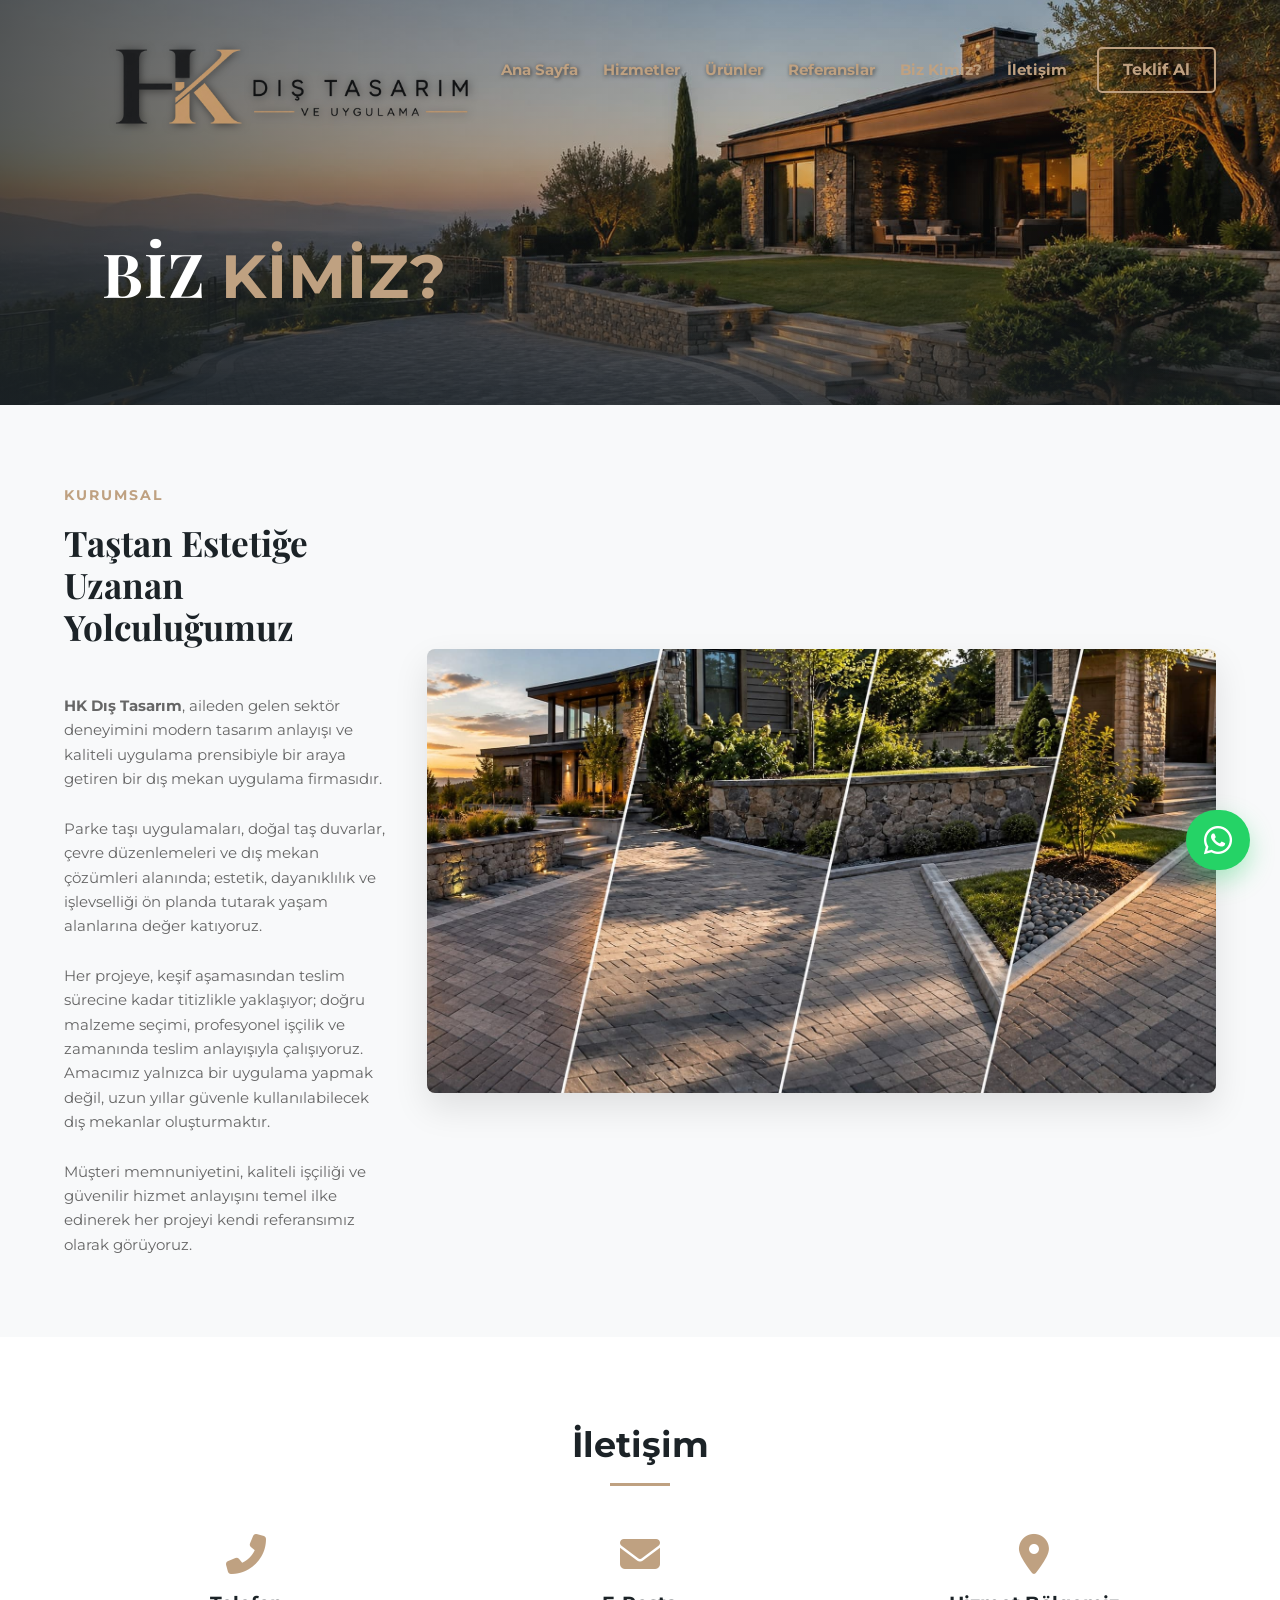
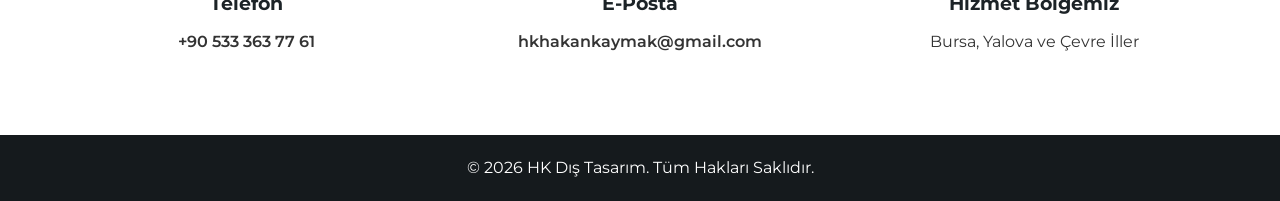
==== commit 775480df: "some updates. WP sticker added, 404 page added, some updates for image load." ====
--- a/biz-kimiz.html
+++ b/biz-kimiz.html
@@ -1,14 +1,17 @@
 <!DOCTYPE html>
 <html lang="tr">
 <head>
-    <link href="https://fonts.googleapis.com/css2?family=Montserrat:wght@300;400;600;700&family=Playfair+Display:wght@600;700&display=swap" rel="stylesheet">
-    <link rel="icon" type="image/png" href="assets/img/logo/favicon.png">
     <meta charset="UTF-8">
     <meta name="viewport" content="width=device-width, initial-scale=1.0">
+    <meta name="theme-color" content="#1c2327">
     <title>Biz Kimiz? | HK Dış Tasarım</title>
+    <meta name="description" content="HK Dış Tasarım olarak aileden gelen sektör deneyimimizle, dış mekanlara estetik ve değer katıyoruz.">
+    <link rel="canonical" href="https://hkdistasarim.com/biz-kimiz.html">
+    <link rel="icon" type="image/png" href="assets/img/logo/favicon.png">
+
+    <link href="https://fonts.googleapis.com/css2?family=Montserrat:wght@300;400;600;700&family=Playfair+Display:wght@600;700&display=swap" rel="stylesheet">
     <link rel="stylesheet" href="style.css">
     <link rel="stylesheet" href="https://cdnjs.cloudflare.com/ajax/libs/font-awesome/6.4.0/css/all.min.css">
-    <meta name="description" content="HK Dış Tasarım olarak aileden gelen sektör deneyimimizle, dış mekanlara estetik ve değer katıyoruz.">
 </head>
 <body>
 
@@ -69,10 +72,10 @@
                 <div class="split-right">
                     <div class="about-image-gallery">
                         <!-- Yatay (Geniş Açılı) Fotoğraf -->
-                        <img src="assets/img/biz-kimiz/biz-kimiz.jpg" alt="HK Dış Tasarım Kurumsal Yatay" class="about-img-horizontal">
-                        
+                        <img src="assets/img/biz-kimiz/biz-kimiz.jpg" alt="HK Dış Tasarım Kurumsal Yatay" class="about-img-horizontal" loading="lazy">
+
                         <!-- Dikey (Mobil Format) Fotoğraf -->
-                        <img src="assets/img/biz-kimiz/biz-kimiz-mobile.jpg" alt="HK Dış Tasarım Kurumsal Dikey" class="about-img-vertical">
+                        <img src="assets/img/biz-kimiz/biz-kimiz-mobile.jpg" alt="HK Dış Tasarım Kurumsal Dikey" class="about-img-vertical" loading="lazy">
                     </div>
                 </div>
 
@@ -80,7 +83,7 @@
         </div>
     </section>
 
-    <!-- İletişim (Aynı Şekilde Kalıyor) -->
+    <!-- İletişim -->
     <section id="iletisim">
         <div class="container">
             <h2 class="section-title">İletişim</h2>
@@ -110,6 +113,11 @@
         </div>
     </footer>
 
+    <a href="https://wa.me/905333637761?text=Merhaba,%20HK%20Dış%20Tasarım%20hizmetleriniz%20hakkında%20bilgi%20ve%20fiyat%20teklifi%20almak%20istiyorum." class="whatsapp-float" target="_blank" rel="noopener noreferrer" aria-label="WhatsApp İletişim">
+        <i class="fab fa-whatsapp"></i>
+        <span class="whatsapp-float-text">Hızlı Teklif Al</span>
+    </a>
+
     <script src="scripts.js"></script>
 </body>
 </html>
--- a/style.css
+++ b/style.css
@@ -91,7 +91,7 @@
     height: 70px; 
 }
 
-/* --- LOGO TASARIMI VE KONUMU (REFACTOR EDİLDİ) --- */
+/* --- LOGO TASARIMI VE KONUMU --- */
 .logo {
     position: absolute;
     left: 8%; /* Altındaki 'DIŞ MEKÂNLARA' yazısının padding-left: 8% değeriyle KUSURSUZ hizalanır */
@@ -106,7 +106,7 @@
     top: 10px; /* 70px yüksekliğindeki beyaz menüde 50px'lik kare logoyu tam ortalar */
 }
 
-/* 1. Başlangıçta Görünecek Geniş Logo (Büyütüldü) */
+/* 1. Başlangıçta Görünecek Geniş Logo */
 .logo-default {
     display: block;
     width: 380px; 
@@ -662,13 +662,13 @@
 
 /* --- ALT SAYFALAR İÇİN MİNİ-HERO --- */
 #inner-hero {
-    height: 45vh; /* Ana sayfadaki 100vh yerine daha kısa, şık bir tepe banner'ı */
+    height: 45vh; /* kısa, şık bir tepe banner'ı */
     display: flex;
     align-items: flex-end; 
     justify-content: flex-start; 
     position: relative;
     padding-bottom: 8vh; 
-    background-image: url('assets/img/banner/banner-1.jpg'); /* Arka plana şık bir manzara resmi */
+    background-image: url('assets/img/banner/banner-1.jpg');
     background-size: cover;
     background-position: center;
 }
@@ -713,7 +713,7 @@
 }
 
 .section-description i {
-    color: var(--accent-color); /* İkon senin şık bej renginde yanacak */
+    color: var(--accent-color); 
     margin-right: 5px;
     font-size: 1.1rem;
 }
@@ -888,7 +888,6 @@
         margin-left: auto;
     }
 
-    /* --- İŞTE SİLİNEN VE SORUN YARATAN KISIM BURASI --- */
     /* Masaüstü menüsünü mobilde gizleyip açılır menüye çeviren kodlar */
     nav ul {
         display: none;
@@ -1044,4 +1043,63 @@
         border-radius: 8px;
         box-shadow: 0 15px 35px rgba(0,0,0,0.1);
     }
+}
+
+/* --- SABİT WHATSAPP HIZLI İLETİŞİM BUTONU --- */
+.whatsapp-float {
+    position: fixed;
+    bottom: 30px;
+    right: 30px;
+    background-color: #25d366;
+    color: var(--white);
+    height: 60px;
+    border-radius: 50px;
+    display: flex;
+    align-items: center;
+    justify-content: center;
+    padding: 0 18px;
+    text-decoration: none;
+    box-shadow: 0 10px 25px rgba(37, 211, 102, 0.35);
+    z-index: 9998; /* Lightbox'ın (9999) bir tık altında kalır */
+    transition: all 0.3s ease;
+    overflow: hidden;
+}
+
+.whatsapp-float i {
+    font-size: 2rem;
+}
+
+.whatsapp-float-text {
+    max-width: 0;
+    opacity: 0;
+    white-space: nowrap;
+    font-size: 0.9rem;
+    font-weight: 600;
+    margin-left: 0;
+    transition: all 0.3s ease;
+}
+
+.whatsapp-float:hover {
+    background-color: #1ebe57;
+    transform: translateY(-4px);
+    box-shadow: 0 14px 30px rgba(37, 211, 102, 0.45);
+}
+
+.whatsapp-float:hover .whatsapp-float-text {
+    max-width: 200px;
+    opacity: 1;
+    margin-left: 10px;
+}
+
+@media (max-width: 900px) {
+    .whatsapp-float {
+        bottom: 20px;
+        right: 20px;
+        width: 55px;
+        height: 55px;
+        padding: 0;
+    }
+    .whatsapp-float:hover .whatsapp-float-text {
+        display: none; /* Mobilde sadece ikon olarak kalır */
+    }
 }
